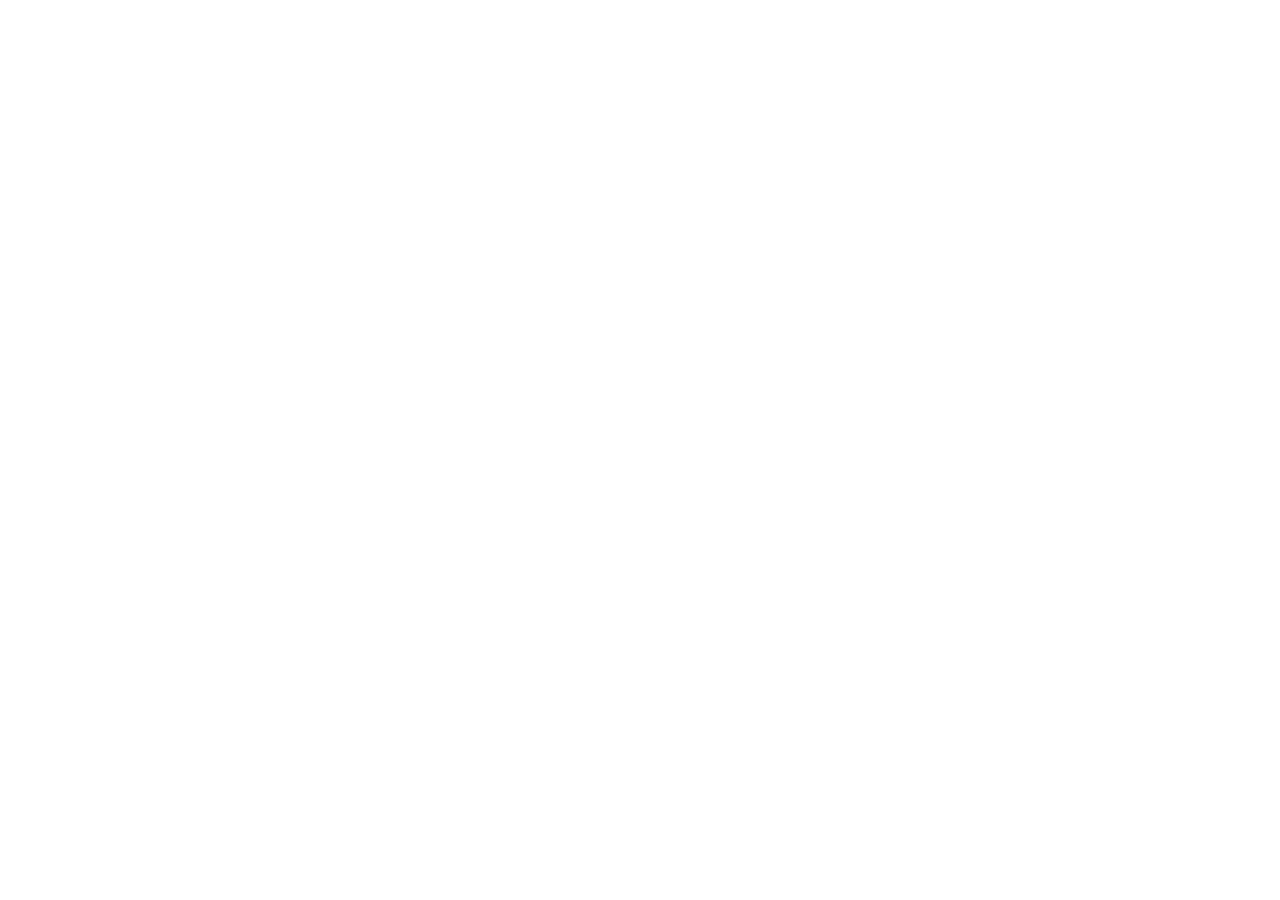
==== index.html @ f77beb04 "thay đổi vị trí file html" ====
<!DOCTYPE html>
<html lang="en">
    <head>
        <meta charset="UTF-8" />
        <meta http-equiv="X-UA-Compatible" content="IE=edge" />
        <meta name="viewport" content="width=device-width, initial-scale=1.0" />
        <!-- Css -->
        <link rel="stylesheet" href="./css/styles.css" />
        <link rel="stylesheet" href="./css/reset.css" />
        <!-- Font -->
        <link rel="stylesheet" href="./fonts/stylesheet.css" />
        <title>Landingpage-2-3</title>
    </head>
    <body></body>
</html>
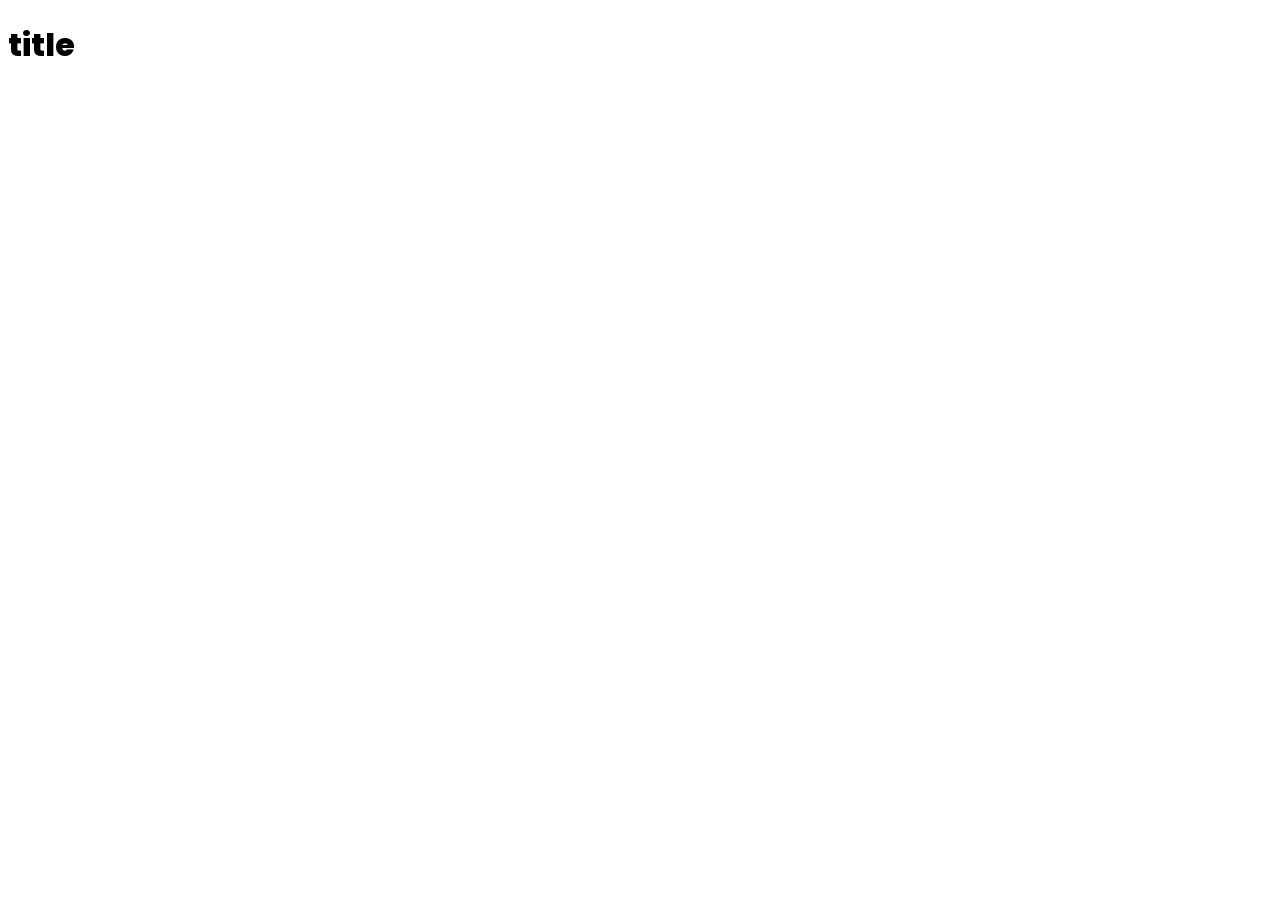
==== commit 1132dc16: "thêm file" ====
--- a/index.html
+++ b/index.html
@@ -4,12 +4,15 @@
         <meta charset="UTF-8" />
         <meta http-equiv="X-UA-Compatible" content="IE=edge" />
         <meta name="viewport" content="width=device-width, initial-scale=1.0" />
-        <!-- Css -->
-        <link rel="stylesheet" href="./css/styles.css" />
-        <link rel="stylesheet" href="./css/reset.css" />
-        <!-- Font -->
-        <link rel="stylesheet" href="./fonts/stylesheet.css" />
+        <link rel="stylesheet" href="./assets/css/styles.css" />
+        <link
+            rel="stylesheet"
+            href="https://cdn.jsdelivr.net/npm/reset-css@5.0.1/reset.min.css"
+        />
+        <link rel="stylesheet" href="./assets/fonts/stylesheet.css" />
         <title>Landingpage-2-3</title>
     </head>
-    <body></body>
+    <body>
+        <h1>title</h1>
+    </body>
 </html>
--- a/assets/css/styles.css
+++ b/assets/css/styles.css
@@ -0,0 +1,33 @@
+* {
+    box-sizing: border-box;
+}
+html {
+    font-size: 62.5%;
+}
+body {
+    font-size: 1.6rem;
+    font-family: "poppins", sans-serif;
+}
+:root {
+    --primary-color: #1ebfc1;
+}
+/* Common */
+.content {
+    width: 1170px;
+    max-width: calc(100% - 45px);
+    margin-left: auto;
+    margin-right: auto;
+}
+a {
+    text-decoration: none;
+}
+.btn {
+    display: flex;
+    justify-content: center;
+    align-items: center;
+    min-width: 108px;
+    height: 48px;
+    border: 1px solid var(--primary-color);
+    border-radius: 6px;
+    color: var(--primary-color);
+}
--- a/assets/fonts/stylesheet.css
+++ b/assets/fonts/stylesheet.css
@@ -0,0 +1,163 @@
+/* ==================================Poppins================================================ */
+@font-face {
+    font-family: "Poppins";
+    src: url("Poppins/Poppins-Light.woff2") format("woff2"),
+        url("Poppins/Poppins-Light.woff") format("woff");
+    font-weight: 300;
+    font-style: normal;
+    font-display: swap;
+}
+
+@font-face {
+    font-family: "Poppins";
+    src: url("Poppins/Poppins-Italic.woff2") format("woff2"),
+        url("Poppins/Poppins-Italic.woff") format("woff");
+    font-weight: normal;
+    font-style: italic;
+    font-display: swap;
+}
+
+@font-face {
+    font-family: "Poppins";
+    src: url("Poppins/Poppins-LightItalic.woff2") format("woff2"),
+        url("Poppins/Poppins-LightItalic.woff") format("woff");
+    font-weight: 300;
+    font-style: italic;
+    font-display: swap;
+}
+
+@font-face {
+    font-family: "Poppins";
+    src: url("Poppins/Poppins-Medium.woff2") format("woff2"),
+        url("Poppins/Poppins-Medium.woff") format("woff");
+    font-weight: 500;
+    font-style: normal;
+    font-display: swap;
+}
+
+@font-face {
+    font-family: "Poppins";
+    src: url("Poppins/Poppins-MediumItalic.woff2") format("woff2"),
+        url("Poppins/Poppins-MediumItalic.woff") format("woff");
+    font-weight: 500;
+    font-style: italic;
+    font-display: swap;
+}
+
+@font-face {
+    font-family: "Poppins";
+    src: url("Poppins/Poppins-Regular.woff2") format("woff2"),
+        url("Poppins/Poppins-Regular.woff") format("woff");
+    font-weight: normal;
+    font-style: normal;
+    font-display: swap;
+}
+
+@font-face {
+    font-family: "Poppins";
+    src: url("Poppins/Poppins-SemiBold.woff2") format("woff2"),
+        url("Poppins/Poppins-SemiBold.woff") format("woff");
+    font-weight: 600;
+    font-style: normal;
+    font-display: swap;
+}
+
+@font-face {
+    font-family: "Poppins";
+    src: url("Poppins/Poppins-Thin.woff2") format("woff2"),
+        url("Poppins/Poppins-Thin.woff") format("woff");
+    font-weight: 100;
+    font-style: normal;
+    font-display: swap;
+}
+
+@font-face {
+    font-family: "Poppins";
+    src: url("Poppins/Poppins-SemiBoldItalic.woff2") format("woff2"),
+        url("Poppins/Poppins-SemiBoldItalic.woff") format("woff");
+    font-weight: 600;
+    font-style: italic;
+    font-display: swap;
+}
+
+@font-face {
+    font-family: "Poppins";
+    src: url("Poppins/Poppins-ThinItalic.woff2") format("woff2"),
+        url("Poppins/Poppins-ThinItalic.woff") format("woff");
+    font-weight: 100;
+    font-style: italic;
+    font-display: swap;
+}
+
+@font-face {
+    font-family: "Poppins";
+    src: url("Poppins/Poppins-BoldItalic.woff2") format("woff2"),
+        url("Poppins/Poppins-BoldItalic.woff") format("woff");
+    font-weight: bold;
+    font-style: italic;
+    font-display: swap;
+}
+
+@font-face {
+    font-family: "Poppins";
+    src: url("Poppins/Poppins-Bold.woff2") format("woff2"),
+        url("Poppins/Poppins-Bold.woff") format("woff");
+    font-weight: bold;
+    font-style: normal;
+    font-display: swap;
+}
+
+@font-face {
+    font-family: "Poppins";
+    src: url("Poppins/Poppins-Black.woff2") format("woff2"),
+        url("Poppins/Poppins-Black.woff") format("woff");
+    font-weight: 900;
+    font-style: normal;
+    font-display: swap;
+}
+
+@font-face {
+    font-family: "Poppins";
+    src: url("Poppins/Poppins-BlackItalic.woff2") format("woff2"),
+        url("Poppins/Poppins-BlackItalic.woff") format("woff");
+    font-weight: 900;
+    font-style: italic;
+    font-display: swap;
+}
+
+@font-face {
+    font-family: "Poppins";
+    src: url("Poppins/Poppins-ExtraBoldItalic.woff2") format("woff2"),
+        url("Poppins/Poppins-ExtraBoldItalic.woff") format("woff");
+    font-weight: bold;
+    font-style: italic;
+    font-display: swap;
+}
+
+@font-face {
+    font-family: "Poppins";
+    src: url("Poppins/Poppins-ExtraLightItalic.woff2") format("woff2"),
+        url("Poppins/Poppins-ExtraLightItalic.woff") format("woff");
+    font-weight: 200;
+    font-style: italic;
+    font-display: swap;
+}
+
+@font-face {
+    font-family: "Poppins";
+    src: url("Poppins/Poppins-ExtraLight.woff2") format("woff2"),
+        url("Poppins/Poppins-ExtraLight.woff") format("woff");
+    font-weight: 200;
+    font-style: normal;
+    font-display: swap;
+}
+
+@font-face {
+    font-family: "Poppins";
+    src: url("Poppins/Poppins-ExtraBold.woff2") format("woff2"),
+        url("Poppins/Poppins-ExtraBold.woff") format("woff");
+    font-weight: bold;
+    font-style: normal;
+    font-display: swap;
+}
+/* ==================================Poppins================================================ */
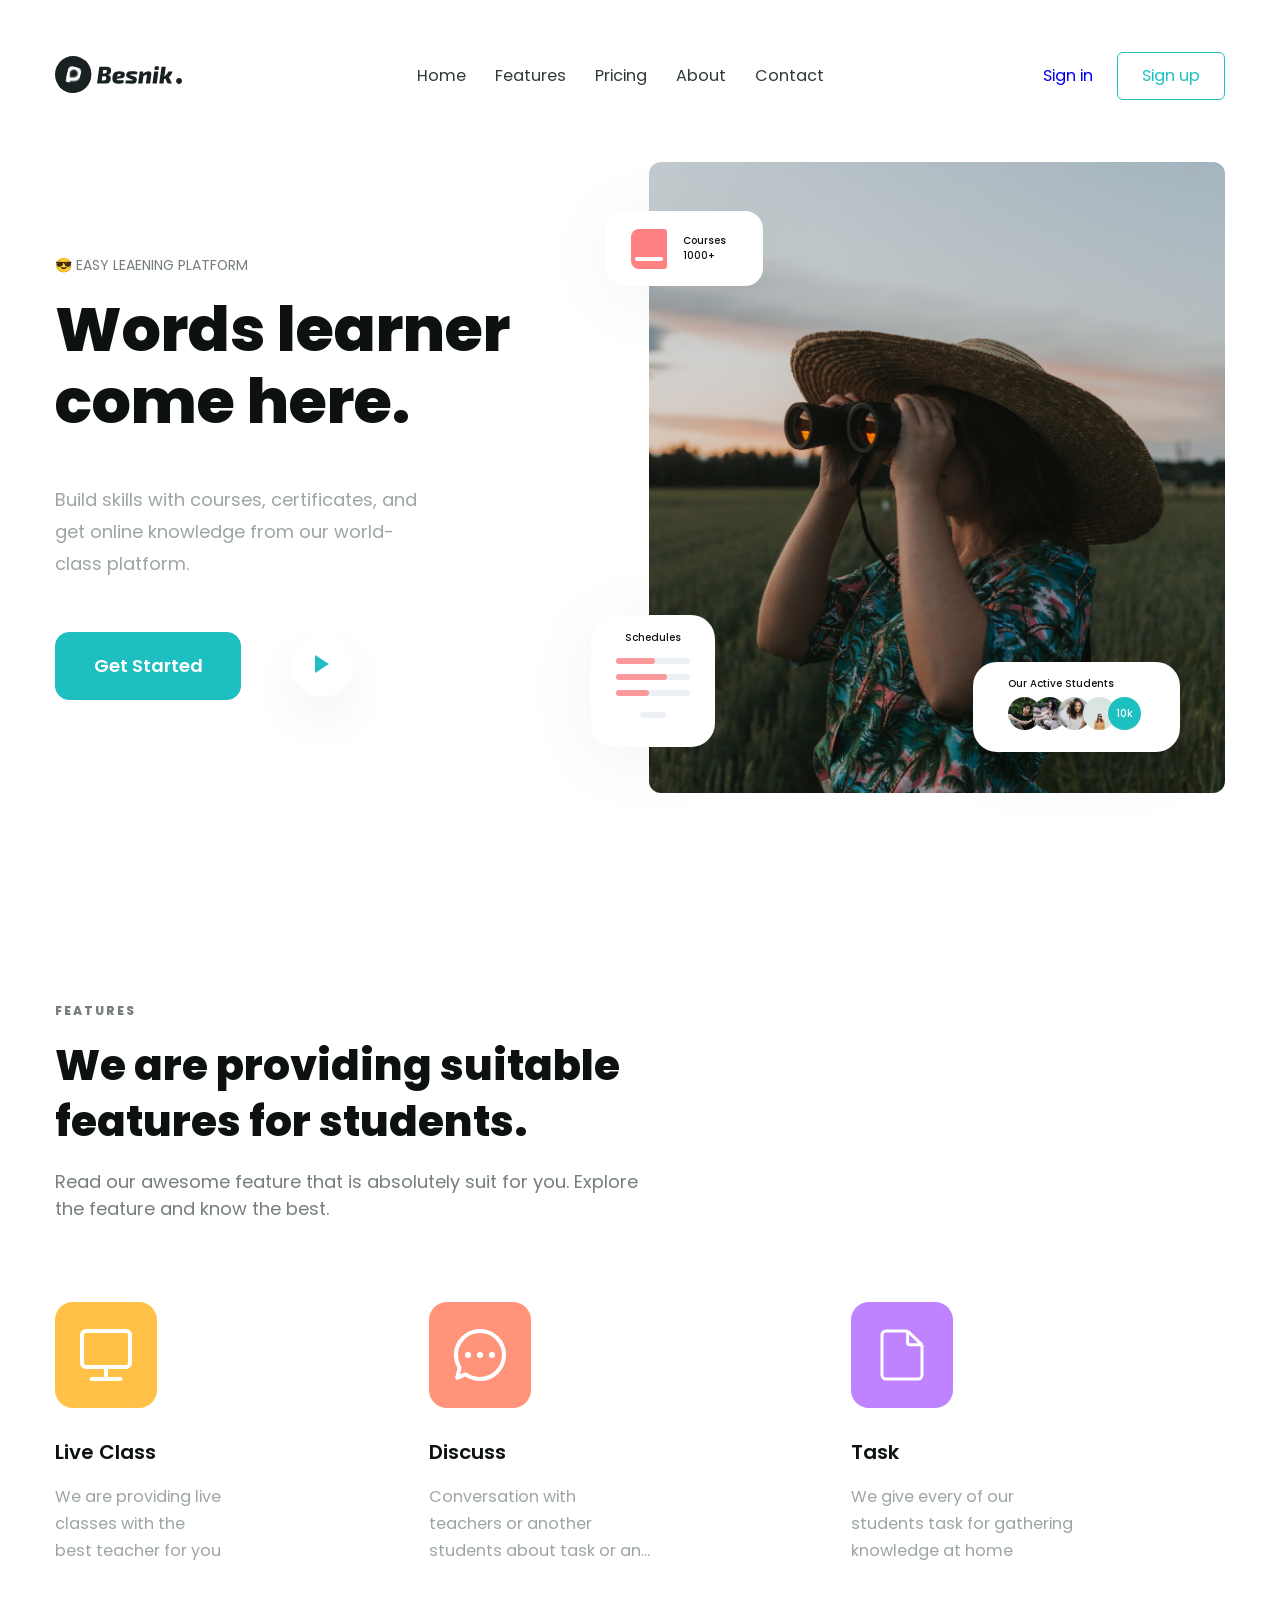
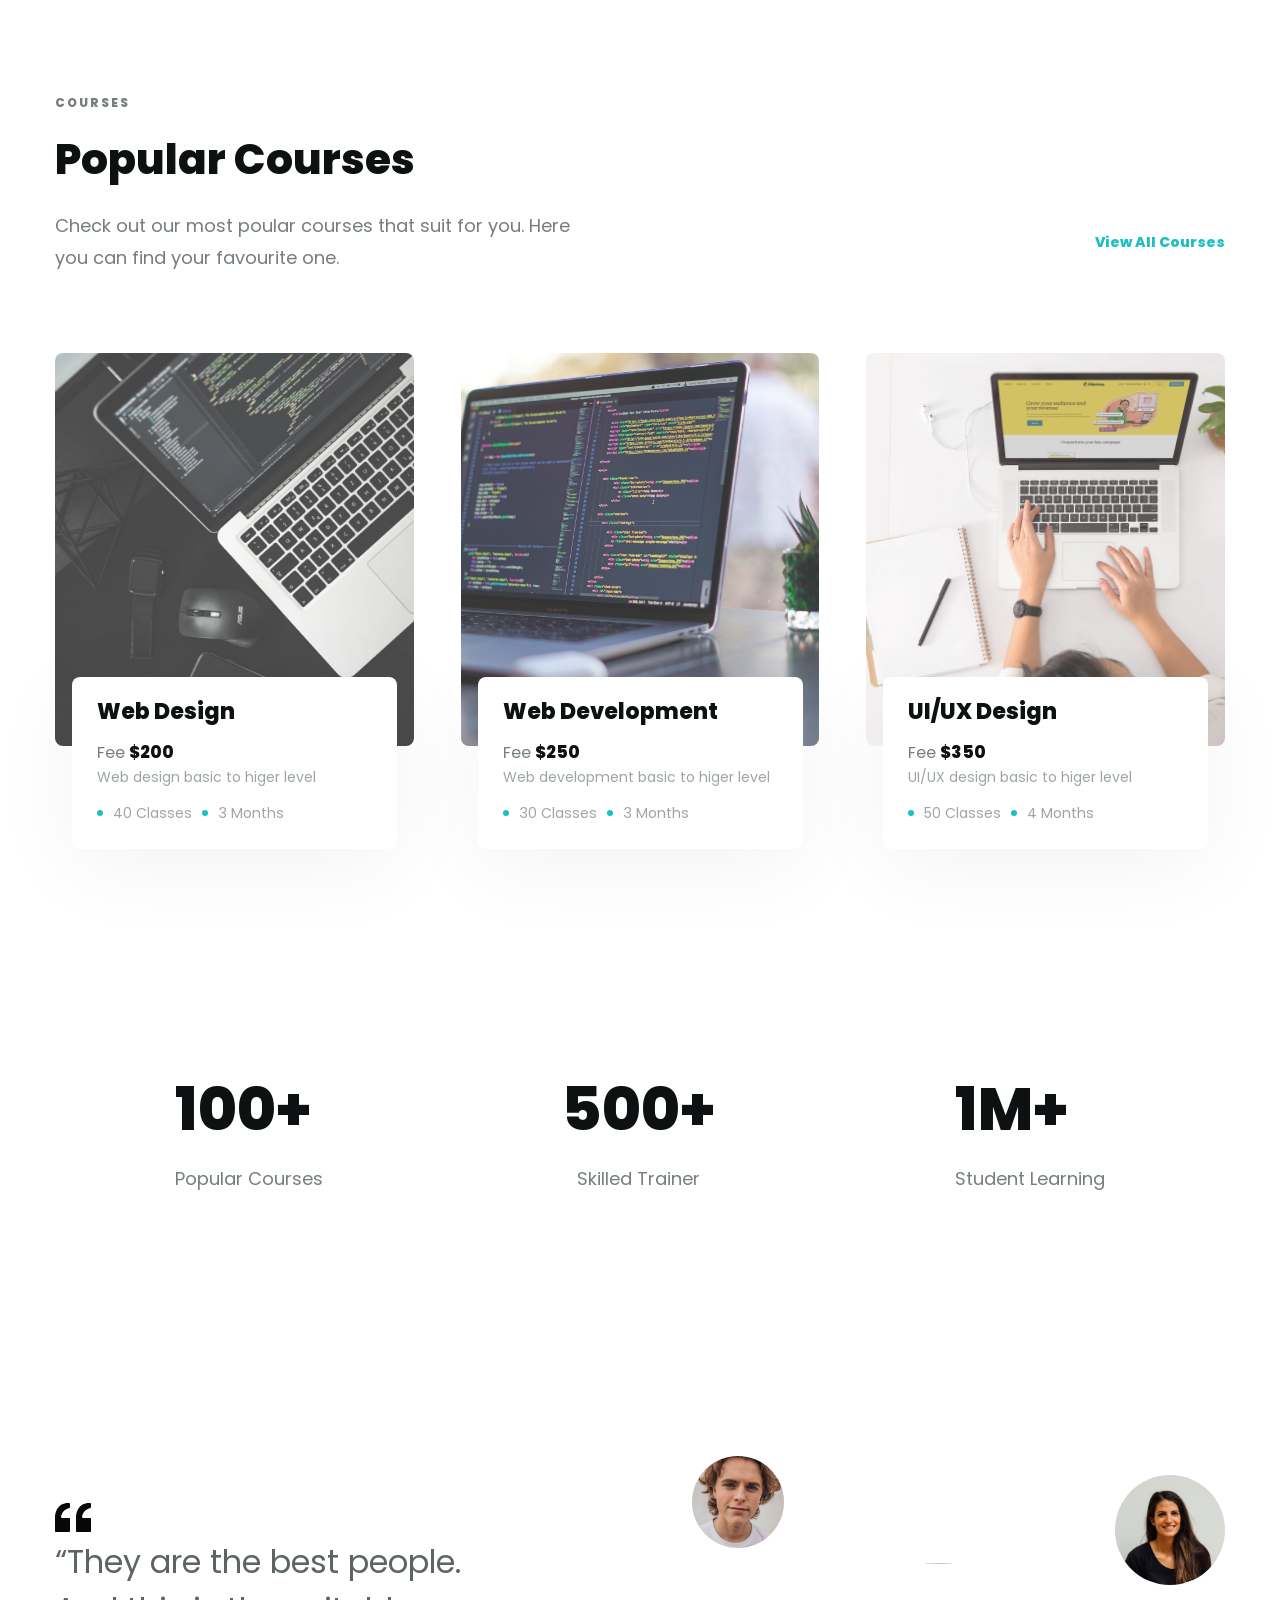
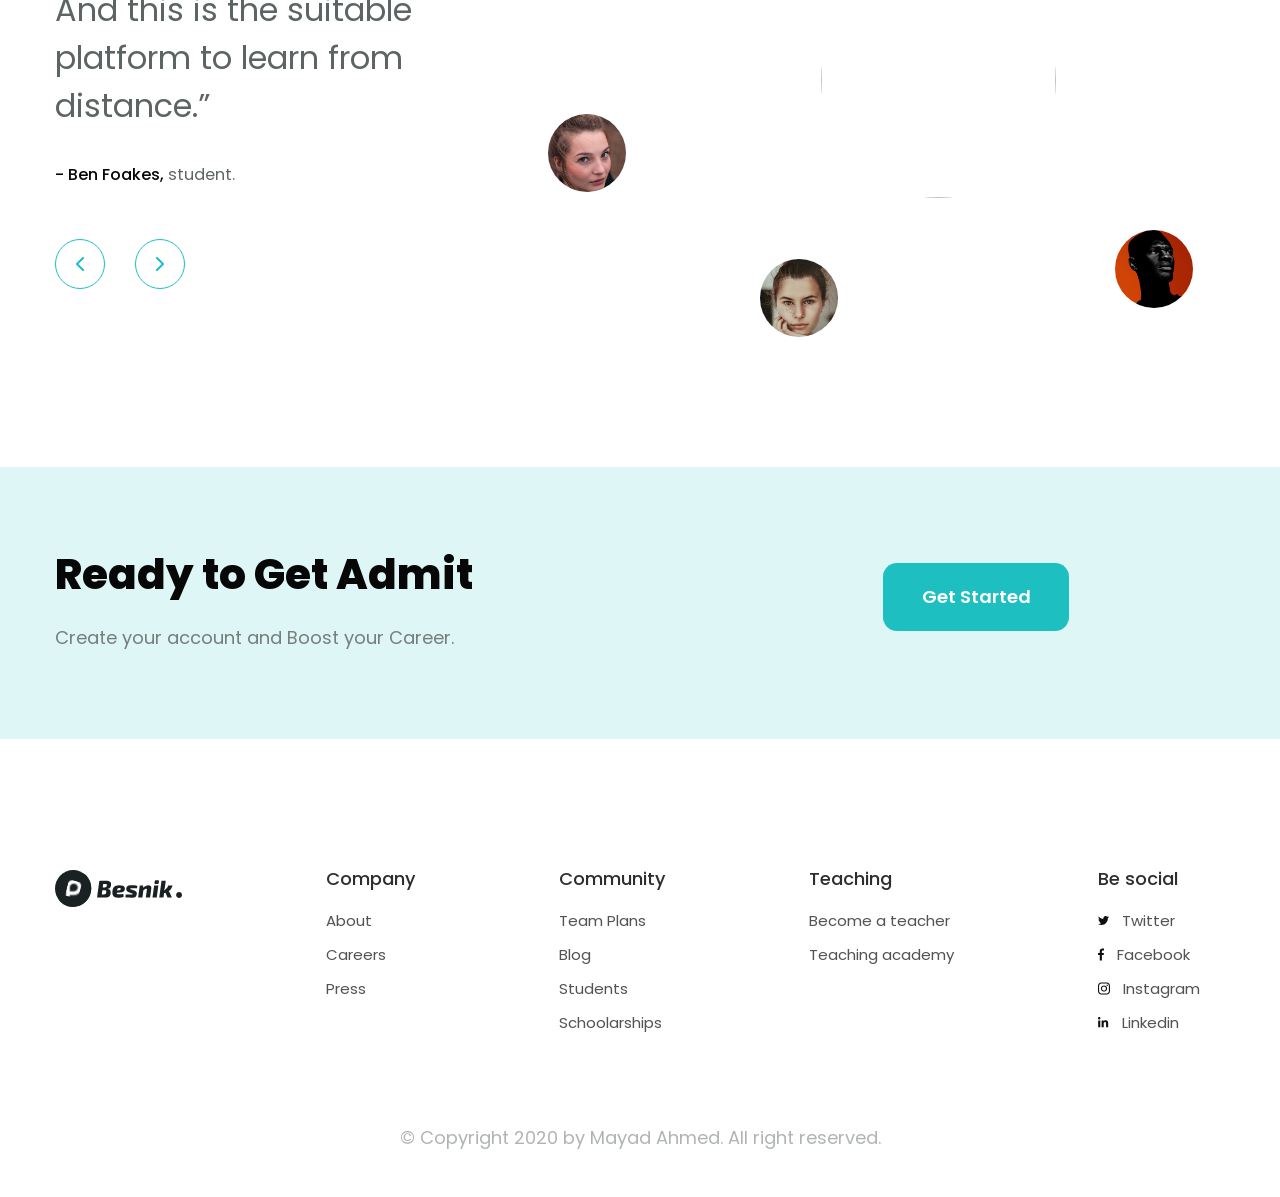
==== commit 5d394f91: "Complete" ====
--- a/index.html
+++ b/index.html
@@ -4,15 +4,566 @@
         <meta charset="UTF-8" />
         <meta http-equiv="X-UA-Compatible" content="IE=edge" />
         <meta name="viewport" content="width=device-width, initial-scale=1.0" />
+        <!-- CSS -->
+        <link rel="stylesheet" href="./assets/css/resets.css" />
         <link rel="stylesheet" href="./assets/css/styles.css" />
-        <link
-            rel="stylesheet"
-            href="https://cdn.jsdelivr.net/npm/reset-css@5.0.1/reset.min.css"
-        />
+        <!-- Font -->
         <link rel="stylesheet" href="./assets/fonts/stylesheet.css" />
         <title>Landingpage-2-3</title>
     </head>
     <body>
-        <h1>title</h1>
+        <!-- =============Header============== -->
+        <header class="header fixed">
+            <div class="content">
+                <div class="content-wrap">
+                    <a href="#!">
+                        <img
+                            src="./assets/image/Logo.svg"
+                            alt="Logo"
+                            class="logo"
+                        />
+                    </a>
+                    <nav class="nav-bar">
+                        <ul class="nav">
+                            <li>
+                                <a href="#!">Home</a>
+                            </li>
+                            <li>
+                                <a href="#!">Features</a>
+                            </li>
+                            <li>
+                                <a href="#!">Pricing</a>
+                            </li>
+                            <li>
+                                <a href="#!">About</a>
+                            </li>
+                            <li>
+                                <a href="#!">Contact</a>
+                            </li>
+                        </ul>
+                    </nav>
+                    <div class="actions">
+                        <a href="#!" class="sign-in">Sign in</a>
+                        <a href="#!" class="btn">Sign up</a>
+                    </div>
+                </div>
+            </div>
+        </header>
+        <main>
+            <!--    Hero -->
+            <div class="hero">
+                <div class="content">
+                    <div class="content-wrap">
+                        <div class="info">
+                            <p class="sub-title">😎 EASY LEAENING PLATFORM</p>
+                            <h1 class="title limited-text">
+                                Words learner come here.
+                            </h1>
+                            <p class="desc limited-text">
+                                Build skills with courses, certificates, and get
+                                online knowledge from our world-class platform.
+                            </p>
+                            <div class="actions">
+                                <a href="#!" class="btn">Get Started</a>
+                                <button class="watch">
+                                    <svg
+                                        width="14"
+                                        height="18"
+                                        viewBox="0 0 14 18"
+                                        fill="none"
+                                        xmlns="http://www.w3.org/2000/svg"
+                                    >
+                                        <path
+                                            d="M14 9L0 0V18L14 9Z"
+                                            fill="currentColor"
+                                        />
+                                    </svg>
+                                </button>
+                            </div>
+                        </div>
+                        <div class="img-block">
+                            <img
+                                src="./assets/image/img-hero.jpg"
+                                alt="Words learner come here."
+                            />
+                            <div class="stats-1">
+                                <div class="book">
+                                    <div class="row"></div>
+                                </div>
+                                <p class="desc">Courses <strong>1000+</strong></p>
+                            </div>
+                            <div class="stats-2">
+                                <p class="title">Schedules</p>
+                                <div class="img">
+                                    <svg
+                                        width="74"
+                                        height="6"
+                                        viewBox="0 0 74 6"
+                                        fill="none"
+                                        xmlns="http://www.w3.org/2000/svg"
+                                    >
+                                        <rect
+                                            width="74"
+                                            height="6"
+                                            rx="3"
+                                            fill="#EDF1F5"
+                                        />
+                                        <rect
+                                            width="39"
+                                            height="6"
+                                            rx="3"
+                                            fill="#FB9899"
+                                        />
+                                    </svg>
+                                    <svg
+                                        width="74"
+                                        height="6"
+                                        viewBox="0 0 74 6"
+                                        fill="none"
+                                        xmlns="http://www.w3.org/2000/svg"
+                                    >
+                                        <rect
+                                            width="74"
+                                            height="6"
+                                            rx="3"
+                                            fill="#EDF1F5"
+                                        />
+                                        <rect
+                                            width="51"
+                                            height="6"
+                                            rx="3"
+                                            fill="#FB9899"
+                                        />
+                                    </svg>
+                                    <svg
+                                        width="74"
+                                        height="6"
+                                        viewBox="0 0 74 6"
+                                        fill="none"
+                                        xmlns="http://www.w3.org/2000/svg"
+                                    >
+                                        <rect
+                                            width="74"
+                                            height="6"
+                                            rx="3"
+                                            fill="#EDF1F5"
+                                        />
+                                        <rect
+                                            width="33"
+                                            height="6"
+                                            rx="3"
+                                            fill="#FB9899"
+                                        />
+                                    </svg>
+                                    <div class="row"></div>
+                                </div>
+                            </div>
+                            <div class="stats-3">
+                                <p class="title">Our Active Students</p>
+                                <div class="avatar-block">
+                                    <img src="./assets/image/avatar-1.jpg" alt="" />
+                                    <img
+                                        src="./assets/image/avataar-2.jpg"
+                                        alt=""
+                                    />
+                                    <img src="./assets/image/avatar-3.jpg" alt="" />
+                                    <img src="./assets/image/avatar-4.jpg" alt="" />
+                                    <div class="avatar">
+                                        <strong>10k</strong>
+                                    </div>
+                                </div>
+                            </div>
+                        </div>
+                    </div>
+                </div>
+            </div>
+            <!-- Features -->
+            <div class="features">
+                <div class="content">
+                    <div class="features-top">
+                        <span class="sub-title">F E A T U R E S</span>
+                        <h2 class="title limited-text">
+                            We are providing suitable features for students.
+                        </h2>
+                        <div class="desc limited-text">
+                            Read our awesome feature that is absolutely suit for
+                            you. Explore the feature and know the best.
+                        </div>
+                    </div>
+                    <div class="features-list">
+                        <!-- Items 1 -->
+                        <div class="items items-1">
+                            <img
+                                src="./assets/image/live-class.svg"
+                                alt="live-class"
+                            />
+                            <div class="body">
+                                <h3 class="title">Live Class</h3>
+                                <p class="desc limited-text">
+                                    We are providing live classes with the best
+                                    teacher for you
+                                </p>
+                            </div>
+                        </div>
+                        <!-- Items-2 -->
+                        <div class="items items-2">
+                            <img src="./assets/image/diss cus.svg" alt="Discuss" />
+                            <div class="body">
+                                <h3 class="title">Discuss</h3>
+                                <p class="desc limited-text">
+                                    Conversation with teachers or another students
+                                    about task or any other thing
+                                </p>
+                            </div>
+                        </div>
+                        <!-- Items-3 -->
+                        <div class="items items-3">
+                            <img src="./assets/image/task.svg" alt="Task" />
+                            <div class="body">
+                                <h3 class="title">Task</h3>
+                                <p class="desc limited-text">
+                                    We give every of our students task for gathering
+                                    knowledge at home
+                                </p>
+                            </div>
+                        </div>
+                    </div>
+                </div>
+            </div>
+            <!-- Course -->
+            <div class="course">
+                <div class="content">
+                    <div class="course-top">
+                        <span class="sub-title">C O U R S E S</span>
+                        <h2 class="title">Popular Courses</h2>
+                        <div class="row">
+                            <p class="desc">
+                                Check out our most poular courses that suit for you.
+                                Here you can find your favourite one.
+                            </p>
+                            <a href="#!">View All Courses</a>
+                        </div>
+                    </div>
+                    <div class="course-list">
+                        <!-- Items 1 -->
+                        <div class="items">
+                            <a href="#!">
+                                <img
+                                    src="./assets/image/course-1.jpg"
+                                    alt="Web Design"
+                                    class="img-items"
+                                />
+                            </a href="#!">
+                            <div class="info">
+                                <a href="#!"><h3 class="title">Web Design</h3><a >
+                                <span class="price">Fee <strong>$200</strong></span>
+                                <p class="desc">Web design basic to higer level</p>
+                                <div class="row">
+                                    <span>40 Classes</span>
+                                    <span>3 Months</span>
+                                </div>
+                            </div>
+                        </div>
+                        <!-- Items 2 -->
+                        <div class="items">
+                            <a href="#!">
+                                <img
+                                    src="./assets/image/img-course-3.jpg"
+                                    alt="Web Design"
+                                    class="img-items"
+                                />
+                            </a href="#!">
+                            <div class="info">
+                                <a href="#!"><h3 class="title">Web Development</h3><a >
+                                <span class="price">Fee <strong>$250</strong></span>
+                                <p class="desc">
+                                    Web development basic to higer level
+                                </p>
+                                <div class="row">
+                                    <span>30 Classes</span>
+                                    <span>3 Months</span>
+                                </div>
+                            </div>
+                        </div>
+                        <!-- Items 3 -->
+                        <div class="items">
+                           <a href="#!">
+                                <img
+                                    src="./assets/image/img-coures-2.jpg"
+                                    alt="Web Design"
+                                    class="img-items"
+                                />
+                           </a href="#!">
+                            <div class="info">
+                                <a href="#!"><h3 class="title">UI/UX Design</h3><a >
+                                <span class="price">Fee <strong>$350</strong></span>
+                                <p class="desc">
+                                    UI/UX design basic to higer level
+                                </p>
+                                <div class="row">
+                                    <span>50 Classes</span>
+                                    <span>4 Months</span>
+                                </div>
+                            </div>
+                        </div>
+                    </div>
+                </div>
+            </div>
+            <!-- Stats -->
+            <div class="stats">
+                <div class="content">
+                    <div class="qty">
+                        <div class="qty-items">
+                            <strong>100+</strong>
+                            <p class="desc">Popular Courses</p>
+                        </div>
+                        <div class="qty-items">
+                            <strong>500+</strong>
+                            <p class="desc">Skilled Trainer</p>
+                        </div>
+                        <div class="qty-items">
+                            <strong>1M+</strong>
+                            <p class="desc">Student Learning</p>
+                        </div>
+                    </div>
+                </div>
+            </div>
+            <!-- Feedback -->
+            <div class="feedback">
+                <div class="content">
+                    <div class="content-wrap">
+                        <div class="feedback-items">
+                            <!-- Items 1 -->
+                                <div class="feedback-1">
+                                    <img src="./assets/image/feedback-img.svg" alt="">
+                                    <blockquote>
+                                        “They are the best people. And this is the suitable platform to learn from distance.”
+                                    </blockquote>
+                                    <div class="from"><strong>- Ben Foakes,</strong> student.</div>
+                                    <div class="circle-group">
+                                        <div class="circle">
+                                                                    <svg 
+                                                                            width="8" 
+                                                                            height="14" 
+                                                                            viewBox="0 0 8 14" 
+                                                                            fill="none" 
+                                                                            xmlns="http://www.w3.org/2000/svg">
+                                                                        <path 
+                                                                            d="M7 13L1 7L7 1" 
+                                                                            stroke="currentColor" 
+                                                                            stroke-width="2" 
+                                                                            stroke-linecap="round" 
+                                                                            stroke-linejoin="round"/>
+                                                                    </svg>
+                                                                        
+                                        </div>
+                                        <div class="circle">
+                                                                    <svg
+                                                                            width="8" 
+                                                                            height="14" 
+                                                                            viewBox="0 0 8 14" 
+                                                                            fill="none" xmlns="http://www.w3.org/2000/svg">
+                                                                        <path 
+                                                                            d="M1 13L7 7L1 1" 
+                                                                            stroke="currentColor" 
+                                                                            stroke-width="2" 
+                                                                            stroke-linecap="round" 
+                                                                            stroke-linejoin="round"/>
+                                                                    </svg>
+                                        </div>
+                                    </div>
+                                </div>
+                            <!-- Items 2 -->
+                                <div class="feedback-1">
+                                    <img src="./assets/image/feedback-img.svg" alt="">
+                                    <blockquote>
+                                        “They are the best people. And this is the suitable platform to learn from distance.”
+                                    </blockquote>
+                                    <div class="from"><strong>- Ben Foakes,</strong> student.</div>
+                                    <div class="circle-group">
+                                        <div class="circle">
+                                                                    <svg 
+                                                                            width="8" 
+                                                                            height="14" 
+                                                                            viewBox="0 0 8 14" 
+                                                                            fill="none" 
+                                                                            xmlns="http://www.w3.org/2000/svg">
+                                                                        <path 
+                                                                            d="M7 13L1 7L7 1" 
+                                                                            stroke="currentColor" 
+                                                                            stroke-width="2" 
+                                                                            stroke-linecap="round" 
+                                                                            stroke-linejoin="round"/>
+                                                                    </svg>
+                                                                        
+                                        </div>
+                                        <div class="circle">
+                                                                    <svg
+                                                                            width="8" 
+                                                                            height="14" 
+                                                                            viewBox="0 0 8 14" 
+                                                                            fill="none" xmlns="http://www.w3.org/2000/svg">
+                                                                        <path 
+                                                                            d="M1 13L7 7L1 1" 
+                                                                            stroke="currentColor" 
+                                                                            stroke-width="2" 
+                                                                            stroke-linecap="round" 
+                                                                            stroke-linejoin="round"/>
+                                                                    </svg>
+                                        </div>
+                                    </div>
+                                </div>
+                            <!-- Items 3 -->
+                                <div class="feedback-1">
+                                    <img src="./assets/image/feedback-img.svg" alt="">
+                                    <blockquote>
+                                        “They are the best people. And this is the suitable platform to learn from distance.”
+                                    </blockquote>
+                                    <div class="from"><strong>- Ben Foakes,</strong> student.</div>
+                                    <div class="circle-group">
+                                        <div class="circle">
+                                                                    <svg 
+                                                                            width="8" 
+                                                                            height="14" 
+                                                                            viewBox="0 0 8 14" 
+                                                                            fill="none" 
+                                                                            xmlns="http://www.w3.org/2000/svg">
+                                                                        <path 
+                                                                            d="M7 13L1 7L7 1" 
+                                                                            stroke="currentColor" 
+                                                                            stroke-width="2" 
+                                                                            stroke-linecap="round" 
+                                                                            stroke-linejoin="round"/>
+                                                                    </svg>
+                                                                        
+                                        </div>
+                                        <div class="circle">
+                                                                    <svg
+                                                                            width="8" 
+                                                                            height="14" 
+                                                                            viewBox="0 0 8 14" 
+                                                                            fill="none" xmlns="http://www.w3.org/2000/svg">
+                                                                        <path 
+                                                                            d="M1 13L7 7L1 1" 
+                                                                            stroke="currentColor" 
+                                                                            stroke-width="2" 
+                                                                            stroke-linecap="round" 
+                                                                            stroke-linejoin="round"/>
+                                                                    </svg>
+                                        </div>
+                                    </div>
+                                </div>
+                        </div>
+                        <div class="feedback-img">
+                            <img src="./assets/image/feedback-1.jpg" alt="" class="img-items-1">
+                            <img src="./assets/image/feedback-2.jpg" alt="" class="img-items-2">
+                            <img src="./assets/image/feedback-3.jpg" alt="" class="img-items-3">
+                            <img src="./assets/image/feedback-4.jpg" alt="" class="img-items-4">
+                            <img src="./assets/image/feedback-1-5.jpg" alt="" class="img-items-5">
+                            <img src="./assets/image/feedback-6.jpg" alt="" class="img-items-6">
+                        </div>
+                    </div>
+                </div>
+            </div>
+            <!-- Started -->
+            <div class="started">
+                <div class="content">
+                    <div class="content-wrap">
+                        <div class="info">
+                            <h2 class="title">Ready to Get Admit</h2>
+                            <p class="desc">Create your account and Boost your Career.</p>
+                        </div>
+                        <div class="actions">
+                            <a href="#!" class="btn">Get Started</a>
+                        </div>
+                    </div>
+                </div>
+            </div>
+        </main>
+        <!-- Footer -->
+        <footer class="footer">
+            <div class="content">
+                <div class="content-wrap">
+                    <div class="logo"><img src="./assets/image/Logo.svg" alt="Logo"
+                        ></div>
+                    <!-- Column-1 -->
+                    <div class="column">
+                        <p class="title">Company</p>
+                        <ul class="list">
+                            <li>
+                                <a href="#!">About</a>
+                            </li>
+                            <li>
+                                <a href="#!">Careers</a>
+                            </li>
+                            <li>
+                                <a href="#!">Press</a>
+                            </li>
+                        </ul>
+                    </div>
+                    <!-- Column-2 -->
+                    <div class="column">
+                        <p class="title">Community</p>
+                        <ul class="list">
+                            <li>
+                                <a href="#!">Team Plans</a>
+                            </li>
+                            <li>
+                                <a href="#!">Blog</a>
+                            </li>
+                            <li>
+                                <a href="#!">Students</a>
+                            </li>
+                            <li>
+                                <a href="#!">Schoolarships</a>
+                            </li>
+                        </ul>
+                    </div>
+                    <!-- Column-3 -->
+                    <div class="column">
+                        <p class="title">Teaching</p>
+                        <ul class="list">
+                            <li>
+                                <a href="#!">Become a teacher</a>
+                            </li>
+                            <li>
+                                <a href="#!">Teaching academy</a>
+                            </li>
+                        </ul>
+                    </div>
+                    <!-- Column-4 -->
+                    <div class="column">
+                        <p class="title">Be social</p>
+                        <ul class="list">
+                            <li>
+                                <a href="#!">
+                                    <img src="./assets/image/twiter.svg" alt="">
+                                    Twitter
+                                </a>
+                            </li>
+                            <li>
+                                <a href="#!">
+                                    <img src="./assets/image/fb.svg" alt="">
+                                    Facebook
+                                </a>
+                            </li>
+                            <li>
+                                <a href="#!">
+                                    <img src="./assets/image/instagram.svg" alt="">
+                                    Instagram
+                                </a>
+                            </li>
+                            <li>
+                                <a href="#!">
+                                    <img src="./assets/image/linkin.svg" alt="">
+                                    Linkedin
+                                </a>
+                            </li>
+                        </ul>
+                    </div>
+                </div>
+                <p class="copyright">© Copyright 2020 by Mayad Ahmed. All right reserved.</p>
+            </div>
+        </footer>
     </body>
 </html>
--- a/assets/css/resets.css
+++ b/assets/css/resets.css
@@ -0,0 +1,124 @@
+html,
+body,
+div,
+span,
+applet,
+object,
+iframe,
+h1,
+h2,
+h3,
+h4,
+h5,
+h6,
+p,
+blockquote,
+pre,
+a,
+abbr,
+acronym,
+address,
+big,
+cite,
+code,
+del,
+dfn,
+em,
+img,
+ins,
+kbd,
+q,
+s,
+samp,
+small,
+strike,
+strong,
+sub,
+sup,
+tt,
+var,
+b,
+u,
+i,
+center,
+dl,
+dt,
+dd,
+ol,
+ul,
+li,
+fieldset,
+form,
+label,
+legend,
+table,
+caption,
+tbody,
+tfoot,
+thead,
+tr,
+th,
+td,
+article,
+aside,
+canvas,
+details,
+embed,
+figure,
+figcaption,
+footer,
+header,
+hgroup,
+menu,
+nav,
+output,
+ruby,
+section,
+summary,
+time,
+mark,
+audio,
+video {
+    margin: 0;
+    padding: 0;
+    border: 0;
+    font-size: 100%;
+    font: inherit;
+    vertical-align: baseline;
+}
+/* HTML5 display-role reset for older browsers */
+article,
+aside,
+details,
+figcaption,
+figure,
+footer,
+header,
+hgroup,
+menu,
+nav,
+section {
+    display: block;
+}
+body {
+    line-height: 1;
+}
+ol,
+ul {
+    list-style: none;
+}
+blockquote,
+q {
+    quotes: none;
+}
+blockquote:before,
+blockquote:after,
+q:before,
+q:after {
+    content: "";
+    content: none;
+}
+table {
+    border-collapse: collapse;
+    border-spacing: 0;
+}
--- a/assets/css/styles.css
+++ b/assets/css/styles.css
@@ -10,6 +10,7 @@
 }
 :root {
     --primary-color: #1ebfc1;
+    --color-hover: #fff;
 }
 /* Common */
 .content {
@@ -25,9 +26,669 @@
     display: flex;
     justify-content: center;
     align-items: center;
+    width: 108px;
     min-width: 108px;
     height: 48px;
     border: 1px solid var(--primary-color);
     border-radius: 6px;
+    background-color: #ffff;
     color: var(--primary-color);
 }
+.btn:hover {
+    transition: 0.4s;
+    opacity: 0.8;
+}
+.limited-text {
+    display: -webkit-box;
+    -webkit-line-clamp: var(--line-clamp, 3); /* số dòng hiển thị */
+    -webkit-box-orient: vertical;
+    overflow: hidden;
+}
+/* ================Header================= */
+.header {
+    padding: 40px 0 0;
+    background-color: #fff;
+}
+.fixed {
+    position: sticky;
+    top: -40px;
+    z-index: 1;
+}
+.header .content-wrap {
+    display: flex;
+    align-items: center;
+    padding: 12px 0;
+}
+.header .nav {
+    display: flex;
+    align-items: center;
+    margin-left: 220px;
+}
+.header .nav a {
+    padding: 12px 14.5px;
+    font-weight: 400;
+    font-size: 1.6rem;
+    color: #2f3a3b;
+}
+.header .nav a:hover {
+    transition: 0.4s;
+    text-decoration: underline;
+    text-shadow: 1px 0 black;
+}
+.header .actions {
+    display: flex;
+    align-items: center;
+    margin-left: auto;
+}
+.header .actions .sign-in {
+    padding: 12px 24px;
+}
+.header .actions .btn:hover {
+    transition: 0.5s;
+    background-color: var(--primary-color);
+    color: var(--color-hover);
+}
+/* =================Hero===================== */
+.hero {
+    padding: 50px 0 79px;
+}
+.hero .content-wrap {
+    display: flex;
+    align-items: center;
+}
+.hero .info {
+    width: 41%;
+}
+.hero .info .sub-title {
+    font-weight: 400;
+    font-size: 1.4rem;
+    line-height: 1.5;
+    color: #767e7e;
+}
+.hero .info .title {
+    margin-top: 18px;
+    font-weight: 700;
+    font-size: 6.2rem;
+    line-height: 1.16;
+    color: #0d1111;
+}
+.hero .info .desc {
+    margin-top: 46px;
+    --line-clamp: 4;
+    width: 374px;
+    font-weight: 400;
+    font-size: 1.8rem;
+    line-height: 1.78;
+    color: #9da6a5;
+}
+.hero .actions {
+    display: flex;
+    align-items: center;
+    gap: 50px;
+    margin-top: 52px;
+}
+.hero .actions .watch {
+    background-color: #fff;
+    width: 62px;
+    height: 62px;
+    border-radius: 50%;
+    border: none;
+    box-shadow: 0px 22px 50px rgba(0, 0, 0, 0.05);
+    color: var(--primary-color);
+    cursor: pointer;
+}
+.hero .btn {
+    min-width: 186px;
+    height: 68px;
+    font-weight: 600;
+    font-size: 1.8rem;
+    color: #ffffff;
+    background-color: var(--primary-color);
+    border-radius: 14px;
+}
+.hero .img-block {
+    margin-left: 71px;
+    position: relative;
+    width: 56%;
+}
+.hero .img-block img {
+    border-radius: 12px;
+    display: block;
+    margin-left: auto;
+    width: 576px;
+    height: 631px;
+    object-fit: cover;
+}
+.hero .img-block .stats-1 {
+    padding: 18px 25px;
+    display: flex;
+    align-items: center;
+    position: absolute;
+    top: 49px;
+    left: 15px;
+    width: 157px;
+    height: 75px;
+    box-shadow: 0px 10px 80px rgba(0, 0, 0, 0.05);
+    border-radius: 18px;
+    background-color: #fff;
+}
+.hero .img-block .stats-1 .book {
+    position: relative;
+    width: 36px;
+    height: 40px;
+    border-top-left-radius: 8px;
+    border-top-right-radius: 3px;
+    border-bottom-left-radius: 8px;
+    border-bottom-right-radius: 3px;
+    background-color: #ff8282;
+}
+.hero .img-block .stats-1 .book .row {
+    position: absolute;
+    right: 4px;
+    bottom: 8px;
+    width: 28px;
+    height: 4px;
+    background-color: #fff;
+    border-radius: 4px;
+}
+.hero .img-block .stats-1 .desc {
+    margin-left: 16px;
+    width: 55px;
+    font-weight: 500;
+    font-size: 1rem;
+    line-height: 1.5;
+    color: #0d1111;
+}
+.hero .img-block .stats-2 {
+    padding: 16px 25px 23px;
+    position: absolute;
+    bottom: 46px;
+    left: 0px;
+    width: 124px;
+    height: 132px;
+    background-color: #fff;
+    box-shadow: 0px 10px 80px rgba(0, 0, 0, 0.05);
+    border-radius: 24px;
+}
+.hero .img-block .stats-2 .title {
+    text-align: center;
+    font-weight: 500;
+    font-size: 1rem;
+    line-height: 1.5;
+    color: #0d1111;
+}
+.hero .img-block .stats-2 .img {
+    margin-top: 12px;
+}
+.hero .img-block .stats-2 svg {
+    display: block;
+    margin-bottom: 10px;
+}
+.hero .img-block .stats-2 svg:last-child {
+    margin-bottom: 0;
+}
+.hero .img-block .stats-2 .row {
+    margin: 16px auto 0;
+    width: 26px;
+    height: 6px;
+    background-color: #edf1f5;
+    border-radius: 3px;
+}
+.hero .img-block .stats-3 {
+    padding: 17px 35px;
+    position: absolute;
+    right: 45px;
+    bottom: 41px;
+    width: 207px;
+    height: 90px;
+    background-color: #fff;
+    box-shadow: 0px 12px 80px rgba(0, 0, 0, 0.05);
+    border-radius: 24px;
+}
+.hero .img-block .stats-3 .title {
+    font-weight: 500;
+    font-size: 1rem;
+    color: #0d1111;
+}
+.hero .img-block .stats-3 .avatar-block {
+    display: flex;
+    width: 137px;
+    margin-left: 0;
+    margin-top: 8px;
+}
+.hero .stats-3 img {
+    margin-left: -8px;
+    width: 33px;
+    height: 33px;
+    border-radius: 50%;
+    object-fit: cover;
+}
+.hero .stats-3 img:first-child {
+    margin-left: 0;
+}
+.hero .stats-3 .avatar {
+    display: flex;
+    justify-content: center;
+    align-items: center;
+    width: 33px;
+    height: 33px;
+    border-radius: 50%;
+    background-color: #1ebfc1;
+    margin-left: -8px;
+}
+.hero .stats-3 strong {
+    font-weight: 500;
+    font-size: 1rem;
+    color: #ffffff;
+}
+/* ====================Features======================= */
+.features {
+    padding: 50px 0;
+    margin-top: 80px;
+}
+.features .features-top .sub-title {
+    font-weight: 700;
+    font-size: 1.2rem;
+    line-height: 1.5;
+    color: #767e7e;
+}
+.features .features-top .title {
+    width: 577px;
+    margin-top: 18px;
+    font-weight: 700;
+    font-size: 4.2rem;
+    line-height: 1.33;
+    color: #0d1111;
+}
+.features .features-top .desc {
+    margin-top: 18px;
+    width: 590px;
+    font-weight: 400;
+    font-size: 18px;
+    line-height: 1.5;
+    color: #767e7e;
+}
+.features-list {
+    display: flex;
+    margin-top: 80px;
+}
+.features-list .items .body {
+    margin-top: 26px;
+}
+.features-list .items .title {
+    font-weight: 600;
+    font-size: 2rem;
+    line-height: 1.5;
+    color: #0d1111;
+}
+.features-list .items .body .desc {
+    font-weight: 400;
+    font-size: 1.6rem;
+    line-height: 1.69;
+    color: #9da6a5;
+    margin-top: 16px;
+}
+.features-list .items-1 {
+    width: 32%;
+}
+.features-list .items-1 .body {
+    width: 168px;
+}
+.features-list .items-2 {
+    width: 36%;
+}
+.features-list .items-2 .body {
+    width: 223px;
+}
+.features-list .items-3 {
+    width: 32%;
+}
+.features-list .items-3 .body {
+    width: 224px;
+}
+/* ===========================Course ============================*/
+.course {
+    padding: 50px 0;
+    margin-top: 30px;
+}
+.course .course-top .sub-title {
+    font-weight: 700;
+    font-size: 1.2rem;
+    color: #767e7e;
+}
+.course-top .title {
+    margin-top: 18px;
+    font-weight: 700;
+    font-size: 4.2rem;
+    line-height: 1.5;
+    color: #0d1111;
+}
+.course-top .row {
+    display: flex;
+    justify-content: space-between;
+    align-items: center;
+    margin-top: 19px;
+}
+.course-top .row .desc {
+    width: 525px;
+    font-weight: 400;
+    font-size: 1.8rem;
+    line-height: 1.78;
+    color: #767e7e;
+}
+.course-top .row a {
+    font-weight: 700;
+    font-size: 1.4rem;
+    color: var(--primary-color);
+}
+.course-top .row a:hover {
+    text-decoration: underline;
+}
+.course-list {
+    display: flex;
+    margin-top: 79px;
+}
+.course-list .items {
+    position: relative;
+    width: 33.3%;
+    margin-left: 47px;
+}
+.course-list .items:first-child {
+    margin-left: 0;
+}
+.course-list .items:last-child {
+    margin-left: 0;
+}
+.course-list .items .img-items {
+    width: 100%;
+    height: 393px;
+    opacity: 0.8;
+    border-radius: 8px;
+    object-fit: cover;
+    /* overflow: hidden; */
+}
+.course-list .items:hover .img-items {
+    transition: 0.6s;
+    opacity: 1;
+}
+.course-list .items .info {
+    position: absolute;
+    bottom: -100px;
+    right: 17px;
+    left: 17px;
+    padding: 18px 25px 29px;
+    width: 325px;
+    background-color: #fff;
+    border-radius: 8px;
+    box-shadow: 0px 16px 90px rgba(0, 0, 0, 0.05);
+}
+
+.course-list .items a .title {
+    font-weight: 700;
+    font-size: 2.2rem;
+    line-height: 1.5;
+    color: #0d1111;
+}
+.course-list .items .price {
+    display: inline-block;
+    margin-top: 16px;
+    font-weight: 400;
+    font-size: 1.6rem;
+    color: #767e7e;
+}
+.course-list .items strong {
+    font-weight: 700;
+    font-size: 1.7rem;
+    color: #0d1111;
+}
+.course-list .items .desc {
+    margin-top: 6px;
+    font-weight: 400;
+    font-size: 1.4rem;
+    line-height: 1.5;
+    color: #9da6a5;
+}
+.course-list .items .row {
+    display: flex;
+    align-items: center;
+    gap: 10px;
+    margin-top: 18px;
+}
+.course-list .items .row span {
+    display: inline-flex;
+    align-items: center;
+    gap: 10px;
+    font-weight: 400;
+    font-size: 1.4rem;
+    color: #9da6a5;
+}
+.course-list .items .row span::before {
+    content: "";
+    display: block;
+    height: 6px;
+    width: 6px;
+    border-radius: 50%;
+    background-color: var(--primary-color);
+}
+/* =================Stats===================== */
+.stats {
+    padding: 65px 0;
+    margin-top: 200px;
+}
+.stats .qty {
+    display: flex;
+    justify-content: space-around;
+    align-items: center;
+}
+.stats .qty-items strong {
+    font-weight: 700;
+    font-size: 6rem;
+    line-height: 1.5;
+    text-align: center;
+    color: #0d1111;
+}
+.stats .qty-items .desc {
+    margin-top: 11px;
+    font-weight: 400;
+    font-size: 1.8rem;
+    line-height: 1.5;
+    text-align: center;
+    color: #767e7e;
+}
+/* ================Feedback================== */
+.feedback {
+    padding: 65px 0;
+    margin-top: 134px;
+}
+.feedback .content-wrap {
+    display: flex;
+    align-items: center;
+}
+.feedback-items {
+    display: flex;
+    overflow: hidden;
+    position: relative;
+    width: 36%;
+}
+.feedback-items > div {
+    flex-shrink: 0;
+    width: 100%;
+}
+.feedback-items img {
+    position: absolute;
+    top: 0px;
+}
+.feedback-items blockquote {
+    padding-top: 35px;
+    font-weight: 400;
+    font-size: 3.2rem;
+    line-height: 1.5;
+    color: #5d6564;
+}
+.feedback-items .from {
+    margin-top: 33px;
+    font-size: 1.6rem;
+    line-height: 1.5;
+    color: #5d6564;
+}
+
+.feedback-items .from strong {
+    font-weight: 500;
+    font-size: 1.6rem;
+    line-height: 1.5;
+    color: #070707;
+}
+.feedback-items .circle-group {
+    display: flex;
+    gap: 30px;
+    margin-top: 52px;
+}
+.feedback-items .circle {
+    display: flex;
+    justify-content: center;
+    align-items: center;
+    height: 50px;
+    width: 50px;
+    border-radius: 50%;
+    border: 1px solid var(--primary-color);
+    color: var(--primary-color);
+    cursor: pointer;
+}
+.feedback-items .circle:hover {
+    transition: 0.5s;
+    background-color: var(--primary-color);
+    color: white;
+}
+.feedback-img {
+    position: relative;
+    margin-left: 72px;
+    height: 481px;
+    width: 58%;
+}
+.feedback-img .img-items-1 {
+    position: absolute;
+    left: 273px;
+    right: 271px;
+    top: 107px;
+    bottom: 139px;
+    width: 235px;
+    height: 235px;
+    object-fit: cover;
+    border-radius: 50%;
+}
+.feedback-img .img-items-2 {
+    position: absolute;
+    top: 0;
+    left: 144px;
+    width: 92px;
+    height: 92px;
+    object-fit: cover;
+    border-radius: 50%;
+}
+.feedback-img .img-items-3 {
+    position: absolute;
+    top: 19px;
+    right: 0;
+    width: 110px;
+    height: 110px;
+    object-fit: cover;
+    border-radius: 50%;
+}
+.feedback-img .img-items-4 {
+    position: absolute;
+    left: 212px;
+    bottom: 0;
+    width: 78px;
+    height: 78px;
+    object-fit: cover;
+    border-radius: 50%;
+}
+.feedback-img .img-items-5 {
+    position: absolute;
+    bottom: 29px;
+    right: 32px;
+    width: 78px;
+    height: 78px;
+    object-fit: cover;
+    border-radius: 50%;
+}
+.feedback-img .img-items-6 {
+    position: absolute;
+    left: 0;
+    bottom: 145px;
+    width: 78px;
+    height: 78px;
+    object-fit: cover;
+    border-radius: 50%;
+}
+/* ============Started============== */
+.started {
+    margin-top: 65px;
+    padding: 76px 0 88px;
+    background-color: #def6f5;
+}
+.started .content-wrap {
+    display: flex;
+    align-items: center;
+}
+.started .info {
+    margin-right: 410px;
+}
+.started .info .title {
+    font-weight: 700;
+    font-size: 4.2rem;
+    line-height: 1.5;
+    color: #070707;
+}
+.started .info .desc {
+    margin-top: 18px;
+    font-weight: 400;
+    font-size: 1.8rem;
+    line-height: 1.5;
+    color: #767e7e;
+}
+.started .actions .btn {
+    border: none;
+    min-width: 186px;
+    height: 68px;
+    font-weight: 600;
+    font-size: 1.8rem;
+    background-color: var(--primary-color);
+    color: #ffffff;
+    border-radius: 14px;
+}
+/* ================Footer================= */
+.footer {
+    padding: 131px 0 50px;
+}
+.footer .content-wrap {
+    display: flex;
+}
+.footer .content-wrap .logo {
+    margin-right: 144px;
+}
+.footer .column {
+    margin-right: 144px;
+}
+.footer .title {
+    margin-bottom: 25px;
+    font-weight: 500;
+    font-size: 1.8rem;
+    color: #2e2e2e;
+}
+.footer .column a {
+    display: flex;
+    gap: 13px;
+    font-weight: 400;
+    font-size: 1.5rem;
+    color: #535353;
+    margin-bottom: 19px;
+    white-space: nowrap;
+}
+.footer .copyright {
+    margin-top: 80px;
+    font-weight: 400;
+    font-size: 1.8rem;
+    color: #b0b5b4;
+    text-align: center;
+}
